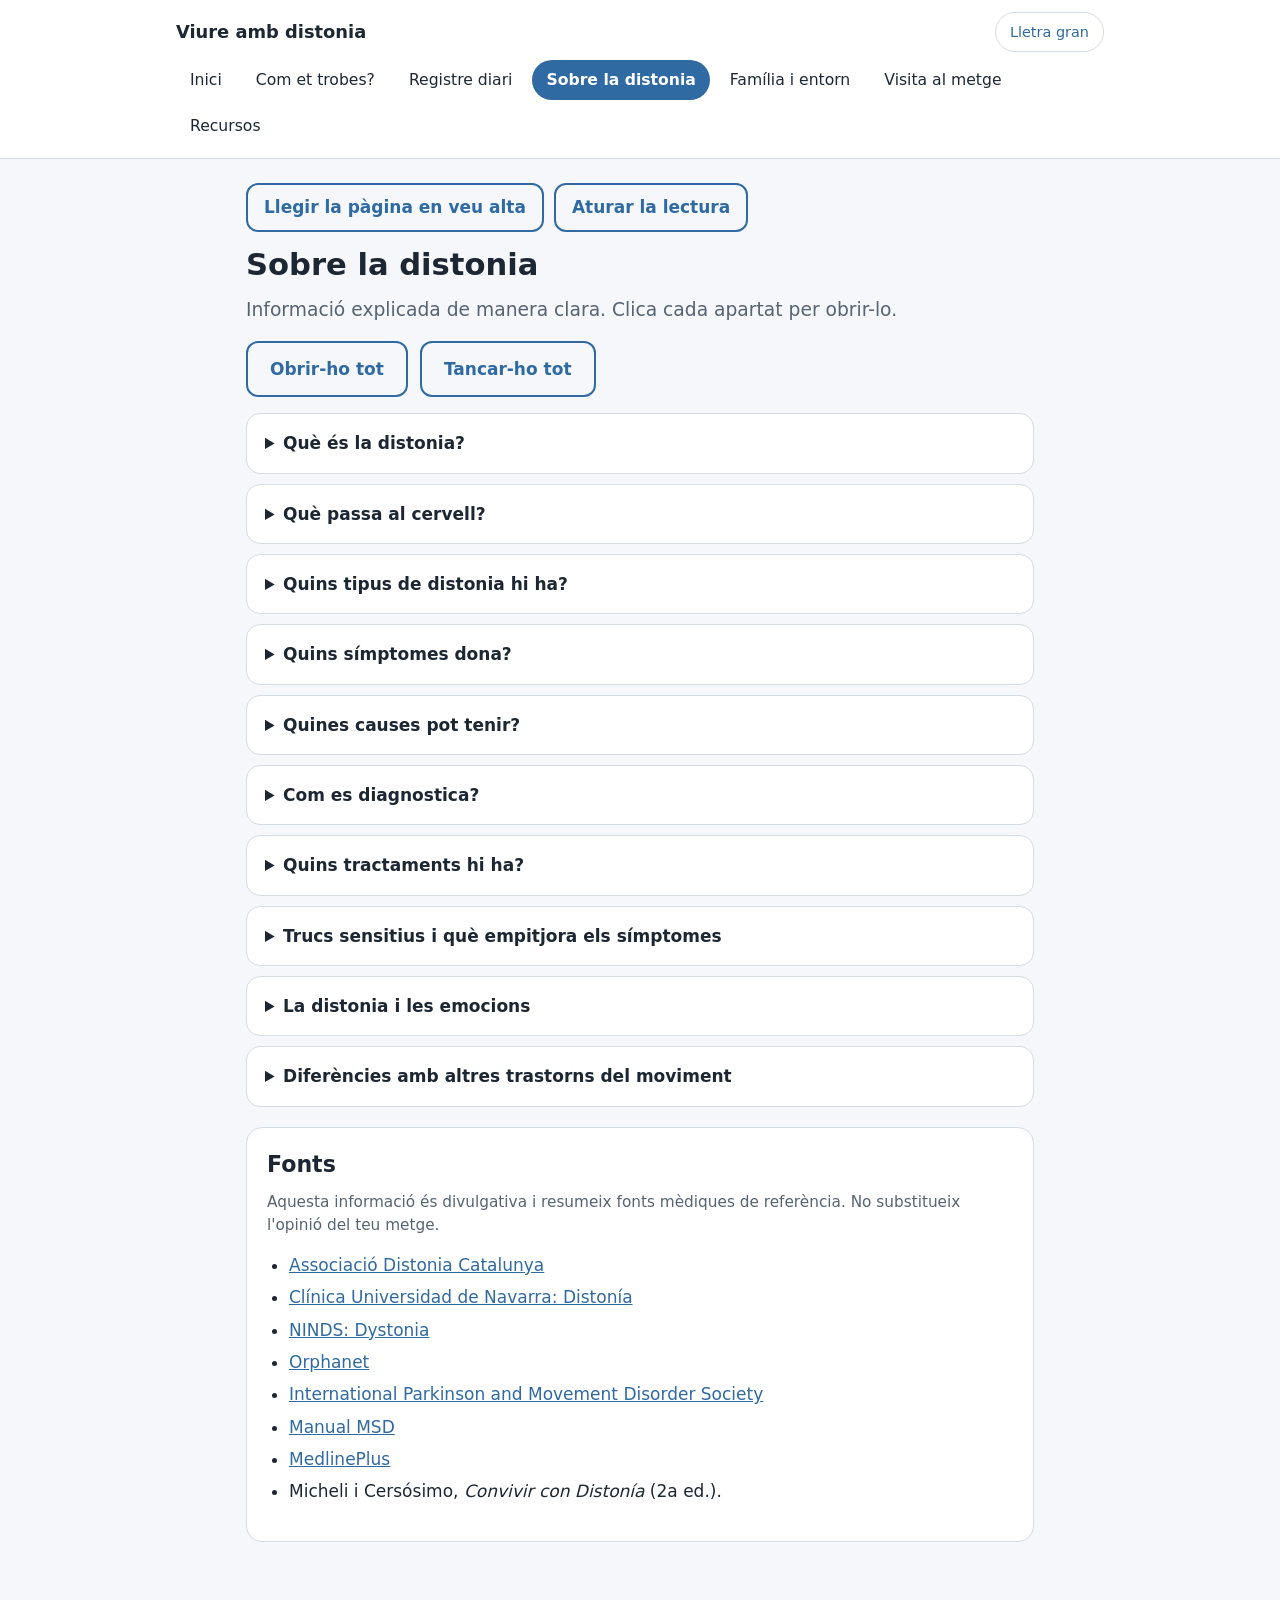
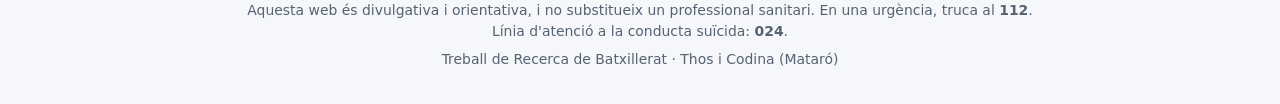
==== informacio.html @ df1fcd49 "Add files via upload" ====
<!DOCTYPE html>
<html lang="ca">
<head>
  <meta charset="utf-8">
  <meta name="viewport" content="width=device-width, initial-scale=1">
  <title>Sobre la distonia · Viure amb distonia</title>
  <link rel="stylesheet" href="style.css">
</head>
<body data-llegir>
  <div id="capcalera"></div>

  <main id="contingut">
    <h1>Sobre la distonia</h1>
    <p class="lead">Informació explicada de manera clara. Clica cada apartat per obrir-lo.</p>

    <div class="fila esquerra no-print">
      <button class="btn-sec" type="button" id="obre">Obrir-ho tot</button>
      <button class="btn-sec" type="button" id="tanca">Tancar-ho tot</button>
    </div>

    <div id="acordions" style="margin-top:16px">

      <details class="acordio">
        <summary>Què és la distonia?</summary>
        <div class="cos">
          <p>La distonia és un trastorn neurològic del moviment. Els músculs es contrauen de manera involuntària, a vegades de forma sostinguda i a vegades de forma intermitent. Això provoca moviments de torsió repetitius i postures que no són normals.</p>
          <p>Passa perquè es contrauen alhora músculs que normalment treballen en sentit contrari: uns fan el moviment i els altres es relaxen. A la distonia, aquest equilibri falla.</p>
          <p>És un dels trastorns del moviment més freqüents després del Parkinson i el tremolor essencial, però continua sent poc coneguda i sovint costa aconseguir-ne un diagnòstic correcte.</p>
        </div>
      </details>

      <details class="acordio">
        <summary>Què passa al cervell?</summary>
        <div class="cos">
          <p>Els ganglis basals són un grup d'estructures que hi ha dins del cervell. No generen el moviment directament, però ajuden a decidir quins moviments s'han de fer, quins s'han d'aturar i amb quina força.</p>
          <p>A la distonia es creu que aquests circuits no funcionen bé i, per això, apareixen contraccions que no haurien de produir-se. Hi intervenen missatgers químics del cervell (neurotransmissors) com la dopamina, el GABA, el glutamat i l'acetilcolina.</p>
          <p>Encara no se sap amb exactitud tot el mecanisme. Probablement n'hi ha més d'un.</p>
        </div>
      </details>

      <details class="acordio">
        <summary>Quins tipus de distonia hi ha?</summary>
        <div class="cos">
          <h3>Segons quantes parts del cos afecta</h3>
          <ul>
            <li><strong>Focal:</strong> una sola part del cos (per exemple, el coll, les parpelles o una mà).</li>
            <li><strong>Segmentària:</strong> dues o més parts que estan juntes (per exemple, coll i cara).</li>
            <li><strong>Multifocal:</strong> dues o més parts que no estan connectades entre elles.</li>
            <li><strong>Generalitzada:</strong> el tronc i almenys dues zones més, sovint les cames.</li>
            <li><strong>Hemidistonia:</strong> un costat sencer del cos.</li>
          </ul>
          <h3>Algunes formes concretes</h3>
          <ul>
            <li><strong>Blefaroespasme:</strong> tancament involuntari de les parpelles.</li>
            <li><strong>Distonia cervical (torticoli):</strong> afecta el coll i fa girar o inclinar el cap.</li>
            <li><strong>Distonia laríngia:</strong> afecta les cordes vocals i canvia la veu o la parla.</li>
            <li><strong>Distonia oromandibular:</strong> afecta els músculs de la cara, la mandíbula, la llengua o els llavis.</li>
            <li><strong>Síndrome de Meige:</strong> combina el blefaroespasme i la distonia oromandibular.</li>
            <li><strong>Enrampada de l'escrivent i altres distonies de tasca específica:</strong> apareixen en fer un moviment concret i repetit, com escriure o tocar un instrument.</li>
            <li><strong>Distonia de tronc o axial:</strong> afecta l'esquena i el tronc.</li>
          </ul>
        </div>
      </details>

      <details class="acordio">
        <summary>Quins símptomes dona?</summary>
        <div class="cos">
          <p>Depenen dels músculs afectats. Poden dificultar escriure, caminar, parlar, menjar, vestir-se, mantenir els ulls oberts o, en alguns casos, empassar o respirar.</p>
          <p>A més dels moviments i les postures, és molt freqüent el <strong>dolor muscular</strong>, la <strong>fatiga</strong>, la tensió i les molèsties a les zones afectades. La intensitat varia molt d'una persona a una altra, i fins i tot d'un dia a l'altre.</p>
          <p>Hi ha dies en què el dolor i el cansament poden fer molt difícil la vida quotidiana. Si tens dificultat per respirar o empassar, demana atenció mèdica.</p>
        </div>
      </details>

      <details class="acordio">
        <summary>Quines causes pot tenir?</summary>
        <div class="cos">
          <p>Les causes poden ser molt variades i, en molts casos, no se'n coneix el motiu exacte.</p>
          <ul>
            <li><strong>Genètiques:</strong> algunes formes venen de mutacions en gens i poden ser hereditàries.</li>
            <li><strong>Adquirides:</strong> apareixen després d'una lesió cerebral, un ictus, una infecció, un tumor o una intoxicació.</li>
            <li><strong>Degeneratives:</strong> relacionades amb malalties que afecten el sistema nerviós de forma progressiva, com el Parkinson.</li>
            <li><strong>Medicaments:</strong> alguns fàrmacs, com certs antipsicòtics o antiemètics (contra les nàusees), poden provocar símptomes de distonia com a efecte secundari.</li>
            <li><strong>Idiopàtiques:</strong> no es troba cap causa clara.</li>
          </ul>
        </div>
      </details>

      <details class="acordio">
        <summary>Com es diagnostica?</summary>
        <div class="cos">
          <p>No hi ha una prova única que confirmi la distonia. El diagnòstic es basa en els símptomes i requereix experiència, i per això sovint costa, sobretot en els casos lleus. Es considera una malaltia infradiagnosticada.</p>
          <p>El neuròleg acostuma a:</p>
          <ul>
            <li>observar els moviments i les postures;</li>
            <li>fer una exploració neurològica (força, reflexos, coordinació);</li>
            <li>revisar els antecedents mèdics i familiars;</li>
            <li>demanar una ressonància magnètica cerebral per descartar altres causes (no confirma la distonia per ella mateixa);</li>
            <li>fer proves genètiques si es pensa que pot ser hereditària;</li>
            <li>en alguns casos, anàlisis de sang o altres proves.</li>
          </ul>
        </div>
      </details>

      <details class="acordio">
        <summary>Quins tractaments hi ha?</summary>
        <div class="cos">
          <p>El tractament depèn del tipus de distonia, dels músculs afectats i de la causa. Només el teu neuròleg et pot dir quin et convé.</p>
          <ul>
            <li><strong>Toxina botulínica:</strong> s'injecta als músculs afectats i en redueix temporalment l'activitat. És especialment útil en distonies focals, com la cervical o el blefaroespasme. L'efecte dura uns mesos i les infiltracions es repeteixen.</li>
            <li><strong>Medicaments:</strong> per exemple anticolinèrgics, benzodiazepines o baclofè, segons el cas. Els resultats dels fàrmacs orals poden ser limitats.</li>
            <li><strong>Fisioteràpia i rehabilitació:</strong> poden ajudar amb la mobilitat, el dolor i els problemes de postura.</li>
            <li><strong>Estimulació cerebral profunda:</strong> s'implanten elèctrodes en zones concretes del cervell. Es pot valorar en distonies greus que no responen a altres tractaments.</li>
            <li><strong>Cirurgia:</strong> en casos molt concrets, sobre nervis o estructures implicades en el moviment.</li>
          </ul>
        </div>
      </details>

      <details class="acordio">
        <summary>Trucs sensitius i què empitjora els símptomes</summary>
        <div class="cos">
          <p>Alguns gestos poden alleugerir els símptomes durant un moment. Per exemple, tocar-se suaument la barbeta o una zona de la cara o del cap. S'anomenen <strong>trucs sensitius</strong> i són molt freqüents, sobretot en la distonia cervical.</p>
          <p>Altres coses poden empitjorar-los: l'estrès, les infeccions o una operació, el cansament i certes postures o activitats. En el blefaroespasme, per exemple, pot empitjorar quan cal mantenir els ulls oberts, com en conduir, llegir o mirar la televisió.</p>
          <p>Pots apuntar al <a href="registre.html">registre diari</a> què et passa cada dia per veure si hi ha patrons.</p>
        </div>
      </details>

      <details class="acordio">
        <summary>La distonia i les emocions</summary>
        <div class="cos">
          <p><strong>La distonia no està causada per les emocions.</strong> Molta gent ho creu, i de vegades fins i tot professionals poc familiaritzats amb el trastorn. L'estrès i les emocions fortes sí que poden fer que els símptomes empitjorin. També existeixen moviments semblants d'origen psicològic, però són una altra cosa i els ha d'avaluar un especialista.</p>
          <p>Viure amb distonia pot portar moltes emocions difícils:</p>
          <ul>
            <li><strong>Frustració i impotència</strong>, perquè el cos no respon a les ordres del cervell.</li>
            <li><strong>Ansietat i estrès</strong>, per no saber quan apareixeran els moviments, sobretot en públic.</li>
            <li><strong>Vergonya i inseguretat</strong>, per sentir-se observat o jutjat.</li>
            <li><strong>Aïllament i soledat</strong>, per evitar situacions socials.</li>
            <li><strong>Tristesa i dol</strong> per la vida d'abans, que pot arribar a derivar en depressió.</li>
          </ul>
          <p>Són reaccions habituals davant d'una situació difícil. Parlar-ne amb algú de confiança, amb un professional o amb altres persones afectades pot ajudar molt. Mira l'apartat de <a href="recursos.html">recursos</a>.</p>
        </div>
      </details>

      <details class="acordio">
        <summary>Diferències amb altres trastorns del moviment</summary>
        <div class="cos">
          <div class="taula-scroll">
            <table class="comparativa">
              <thead><tr><th>Trastorn</th><th>Què el caracteritza</th></tr></thead>
              <tbody>
                <tr><td>Distonia</td><td>Contraccions musculars sostingudes o repetides que provoquen postures anormals i moviments de torsió.</td></tr>
                <tr><td>Parkinson</td><td>Tremolor en repòs, moviments lents, rigidesa i problemes d'equilibri. Algunes persones amb Parkinson també desenvolupen distonia.</td></tr>
                <tr><td>Tremolor essencial</td><td>Tremolor rítmic quan es manté una postura o es fa un moviment, sobretot a les mans. No causa postures anormals.</td></tr>
                <tr><td>Corea</td><td>Moviments ràpids, irregulars i imprevisibles que canvien de lloc.</td></tr>
                <tr><td>Tics</td><td>Moviments o sons breus i repetitius que sovint es poden contenir uns instants.</td></tr>
              </tbody>
            </table>
          </div>
        </div>
      </details>
    </div>

    <section class="card" style="margin-top:20px">
      <h2>Fonts</h2>
      <p class="muted">Aquesta informació és divulgativa i resumeix fonts mèdiques de referència. No substitueix l'opinió del teu metge.</p>
      <ul>
        <li><a href="https://distonia.cat/" target="_blank" rel="noopener noreferrer">Associació Distonia Catalunya</a></li>
        <li><a href="https://www.cun.es/enfermedades-tratamientos/enfermedades/distonia" target="_blank" rel="noopener noreferrer">Clínica Universidad de Navarra: Distonía</a></li>
        <li><a href="https://www.ninds.nih.gov/health-information/disorders/dystonia" target="_blank" rel="noopener noreferrer">NINDS: Dystonia</a></li>
        <li><a href="https://www.orpha.net/es/disease/detail/256" target="_blank" rel="noopener noreferrer">Orphanet</a></li>
        <li><a href="https://www.movementdisorders.org/" target="_blank" rel="noopener noreferrer">International Parkinson and Movement Disorder Society</a></li>
        <li><a href="https://www.msdmanuals.com/" target="_blank" rel="noopener noreferrer">Manual MSD</a></li>
        <li><a href="https://medlineplus.gov/spanish/" target="_blank" rel="noopener noreferrer">MedlinePlus</a></li>
        <li>Micheli i Cersósimo, <em>Convivir con Distonía</em> (2a ed.).</li>
      </ul>
    </section>
  </main>

  <div id="peu"></div>
  <script src="common.js"></script>
  <script src="veu.js"></script>
  <script>
    function totsAcordions(obert) {
      var d = document.querySelectorAll("#acordions details");
      for (var i = 0; i < d.length; i++) d[i].open = obert;
    }
    document.getElementById("obre").addEventListener("click", function () { totsAcordions(true); });
    document.getElementById("tanca").addEventListener("click", function () { totsAcordions(false); });
  </script>
</body>
</html>
---- style.css ----
/* ============================================================
   ESTIL COMÚ DE LA WEB
   Pensat per ser fàcil de llegir i de prémer (botons grans),
   amb mode fosc automàtic i un botó de "lletra gran".
   ============================================================ */
:root {
  --bg: #f5f7fa; --card: #ffffff; --text: #1c2733; --muted: #566373;
  --accent: #2f6aa3; --accent-soft: #e5eef8; --on-accent: #ffffff; --border: #d5dce4;
  --neutre: #2f8660; --fisic: #2f6aa3; --emocional: #7d52a8;
  --social: #b86d1c; --info: #23828f; --urgent: #b5372a;
  --radius: 16px;
}
@media (prefers-color-scheme: dark) {
  :root {
    --bg: #13171c; --card: #1c2229; --text: #e9edf1; --muted: #a0abb7;
    --accent: #7fb0e6; --accent-soft: #263341; --on-accent: #0e1318; --border: #323b45;
    --neutre: #6fcf9f; --fisic: #7fb0e6; --emocional: #c4a0e8;
    --social: #e8a95c; --info: #6fcbd8; --urgent: #ff8a7a;
  }
}
* { box-sizing: border-box; }
html { font-size: 17px; }
html.gran { font-size: 21px; }
body {
  margin: 0; background: var(--bg); color: var(--text);
  font-family: system-ui, -apple-system, "Segoe UI", Roboto, sans-serif;
  line-height: 1.55; min-height: 100vh; display: flex; flex-direction: column;
}
a { color: var(--accent); }
h1 { font-size: 1.8rem; line-height: 1.25; margin: 0 0 12px; }
h2 { font-size: 1.3rem; line-height: 1.3; margin: 0 0 12px; }
h3 { font-size: 1.1rem; margin: 18px 0 6px; }
p { margin: 0 0 14px; }
ul, ol { margin: 0 0 14px; padding-left: 22px; }
li { margin-bottom: 6px; }
[hidden] { display: none !important; }
.muted { color: var(--muted); font-size: .9rem; }
.lead { font-size: 1.1rem; color: var(--muted); }

/* ---------- Capçalera i menú ---------- */
.salta { position: absolute; left: -999px; top: 0; background: var(--accent); color: var(--on-accent); padding: 10px 14px; z-index: 10; }
.salta:focus { left: 8px; top: 8px; }
.cap { background: var(--card); border-bottom: 1px solid var(--border); }
.cap-in { max-width: 960px; margin: 0 auto; padding: 12px 16px 4px; display: flex; flex-wrap: wrap; gap: 8px 16px; align-items: center; justify-content: space-between; }
.marca { font-weight: 700; color: var(--text); text-decoration: none; font-size: 1.05rem; }
.btn-mida { font: inherit; font-size: .85rem; cursor: pointer; background: none; color: var(--accent); border: 1.5px solid var(--border); border-radius: 99px; padding: 6px 14px; min-height: 40px; }
.btn-mida[aria-pressed="true"] { background: var(--accent-soft); border-color: var(--accent); }
.cap nav { max-width: 960px; margin: 0 auto; padding: 4px 16px 12px; }
.cap nav ul { list-style: none; margin: 0; padding: 0; display: flex; flex-wrap: wrap; gap: 6px; }
.cap nav li { margin: 0; }
.cap nav a { display: block; padding: 8px 14px; border-radius: 99px; text-decoration: none; color: var(--text); font-size: .92rem; min-height: 40px; }
.cap nav a:hover { background: var(--accent-soft); }
.cap nav a[aria-current="page"] { background: var(--accent); color: var(--on-accent); font-weight: 600; }

main { width: 100%; max-width: 820px; margin: 0 auto; padding: 24px 16px 32px; flex: 1; }
.pie { max-width: 820px; margin: 0 auto; padding: 8px 16px 28px; color: var(--muted); font-size: .82rem; text-align: center; width: 100%; }
.pie p { margin-bottom: 6px; }

/* ---------- Components ---------- */
.card { background: var(--card); border: 1px solid var(--border); border-radius: var(--radius); padding: 22px 20px; margin-bottom: 18px; }
.avis { background: var(--accent-soft); border-radius: 12px; padding: 12px 14px; font-size: .92rem; margin: 16px 0; }
.avis.urgent { background: color-mix(in srgb, var(--urgent) 10%, var(--card)); border: 1.5px solid var(--urgent); }
.error { color: var(--urgent); font-weight: 600; }

.btn, .btn-sec {
  display: inline-block; font: inherit; cursor: pointer; text-align: center; text-decoration: none;
  border-radius: 12px; padding: 13px 22px; min-height: 48px; font-weight: 600;
}
.btn { background: var(--accent); color: var(--on-accent); border: 2px solid var(--accent); }
.btn-sec { background: none; color: var(--accent); border: 2px solid var(--accent); }
.btn:hover { opacity: .92; }
.btn-sec:hover { background: var(--accent-soft); }
.btn.bloc, .btn-sec.bloc { display: block; width: 100%; }

/* ---------- Veu ---------- */
.barra-veu { display: flex; flex-wrap: wrap; gap: 10px; align-items: center; margin: 0 0 14px; }
.barra-veu .btn-sec { padding: 9px 16px; min-height: 44px; }
.veu-estat { min-height: 1.5em; margin: 6px 0 10px; }
.opcio .num { font-weight: 700; margin-right: 8px; color: var(--accent); }
.opcio.triada { border-color: var(--accent); background: var(--accent-soft); outline: 3px solid var(--accent); }
fieldset.veu { border: 1.5px solid var(--border); border-radius: 12px; padding: 12px 14px; margin: 16px 0; }
.fila { display: flex; gap: 12px; align-items: center; justify-content: space-between; margin-top: 16px; flex-wrap: wrap; }
.fila.esquerra { justify-content: flex-start; }
button.enllac-btn { font: inherit; background: none; border: none; color: var(--accent); text-decoration: underline; cursor: pointer; padding: 10px 0; min-height: 44px; }

.hero { padding: 8px 0 20px; }
.graella { display: grid; grid-template-columns: repeat(auto-fit, minmax(240px, 1fr)); gap: 14px; margin: 8px 0 20px; }
.targeta { display: block; background: var(--card); border: 1.5px solid var(--border); border-radius: var(--radius); padding: 18px; text-decoration: none; color: var(--text); }
.targeta:hover, .targeta:focus-visible { border-color: var(--accent); background: var(--accent-soft); outline: none; }
.targeta h2 { font-size: 1.1rem; margin-bottom: 6px; color: var(--accent); }
.targeta p { margin: 0; font-size: .92rem; color: var(--muted); }

/* ---------- Formularis ---------- */
.camp { display: block; margin: 0 0 16px; font-weight: 600; }
.camp input[type="text"], .camp input[type="date"], .camp textarea, .camp select {
  display: block; width: 100%; margin-top: 6px; font: inherit; font-weight: 400; color: var(--text);
  background: var(--bg); border: 1.5px solid var(--border); border-radius: 10px; padding: 11px 12px; min-height: 48px;
}
.camp textarea { resize: vertical; }
fieldset { border: none; padding: 0; margin: 0 0 18px; }
legend { font-weight: 600; margin-bottom: 8px; padding: 0; }
.chips { display: flex; flex-wrap: wrap; gap: 8px; }
.chip { position: relative; display: block; }
.chip input { position: absolute; opacity: 0; width: 100%; height: 100%; margin: 0; cursor: pointer; }
.chip span { display: block; padding: 11px 14px; min-height: 48px; border: 1.5px solid var(--border); border-radius: 12px; background: var(--card); font-size: .92rem; }
.chip:hover span { border-color: var(--accent); }
.chip input:checked + span { background: var(--accent); border-color: var(--accent); color: var(--on-accent); font-weight: 600; }
.chip input:focus-visible + span { outline: 3px solid var(--accent); outline-offset: 2px; }

/* ---------- Qüestionari ---------- */
.progress { font-size: .85rem; color: var(--muted); margin-bottom: 8px; }
.opcions { display: flex; flex-direction: column; gap: 10px; margin-top: 8px; }
.opcio { font: inherit; cursor: pointer; text-align: left; padding: 15px 16px; min-height: 52px; border-radius: 12px; color: var(--text); background: var(--card); border: 1.5px solid var(--border); }
.opcio:hover, .opcio:focus-visible { border-color: var(--accent); background: var(--accent-soft); outline: none; }
label.check { display: flex; gap: 10px; align-items: flex-start; font-size: .92rem; margin: 14px 0; }
label.check input { margin-top: 5px; width: 20px; height: 20px; flex: none; }
.final { border-left: 6px solid var(--accent); }
.final[data-cat="neutre"] { border-left-color: var(--neutre); }
.final[data-cat="fisic"] { border-left-color: var(--fisic); }
.final[data-cat="emocional"] { border-left-color: var(--emocional); }
.final[data-cat="social"] { border-left-color: var(--social); }
.final[data-cat="info"] { border-left-color: var(--info); }
.final[data-cat="urgent"] { border-left-color: var(--urgent); background: color-mix(in srgb, var(--urgent) 7%, var(--card)); }
.etiqueta { display: inline-block; font-size: .75rem; font-weight: 600; padding: 2px 10px; border-radius: 99px; background: var(--accent-soft); color: var(--muted); margin-bottom: 10px; }
.enllacos { display: flex; flex-direction: column; gap: 8px; margin: 16px 0; }
.enllac { display: block; padding: 13px 14px; border-radius: 12px; border: 1.5px solid var(--border); color: var(--accent); text-decoration: none; font-weight: 500; }
.enllac:hover { background: var(--accent-soft); }
.tel { background: var(--urgent); color: #fff; border-color: var(--urgent); text-align: center; font-weight: 700; }
.tel:hover { background: var(--urgent); opacity: .9; }
.resum { margin-top: 20px; padding-top: 14px; border-top: 1px solid var(--border); }
.resum summary { cursor: pointer; color: var(--muted); font-size: .9rem; }
.resum ol { padding-left: 20px; font-size: .88rem; color: var(--muted); }

/* ---------- Taules, estadístiques i gràfic ---------- */
.taula-scroll { overflow-x: auto; }
table { width: 100%; border-collapse: collapse; font-size: .88rem; margin: 10px 0; }
th, td { text-align: left; padding: 8px 8px; border-bottom: 1px solid var(--border); vertical-align: top; }
th { color: var(--muted); font-weight: 600; }
@media (max-width: 560px) { .col-extra { display: none; } }
.stats { display: grid; grid-template-columns: repeat(auto-fit, minmax(130px, 1fr)); gap: 10px; margin: 14px 0; }
.stat { background: var(--bg); border-radius: 12px; padding: 12px; }
.stat b { display: block; font-size: 1.4rem; line-height: 1.2; }
.stat span { font-size: .8rem; color: var(--muted); }
.grafic svg { width: 100%; height: auto; display: block; }
.grafic text { fill: var(--muted); font-size: 11px; font-family: inherit; }
.grafic .reixa { stroke: var(--border); stroke-width: 1; }
.grafic .s-anim { stroke: var(--accent); fill: none; stroke-width: 2.5; }
.grafic .s-fis { stroke: var(--social); fill: none; stroke-width: 2.5; stroke-dasharray: 6 4; }
.grafic .p-anim { fill: var(--accent); }
.grafic .p-fis { fill: var(--social); }
.llegenda { display: flex; flex-wrap: wrap; gap: 6px 18px; font-size: .85rem; color: var(--muted); margin-top: 6px; }
.llegenda i { display: inline-block; width: 26px; height: 0; border-top: 3px solid var(--accent); vertical-align: middle; margin-right: 6px; }
.llegenda i.fis { border-top: 3px dashed var(--social); }

/* ---------- Informació (acordions) ---------- */
details.acordio { background: var(--card); border: 1px solid var(--border); border-radius: 14px; margin-bottom: 10px; }
details.acordio > summary { cursor: pointer; padding: 16px 18px; font-weight: 600; min-height: 52px; list-style-position: inside; }
details.acordio[open] > summary { border-bottom: 1px solid var(--border); }
details.acordio > .cos { padding: 14px 18px 4px; }
.comparativa td:first-child { font-weight: 600; white-space: nowrap; }

/* ---------- Targeta per explicar la distonia ---------- */
.targeta-imprimible { border: 3px solid var(--accent); border-radius: 18px; padding: 22px; background: var(--card); max-width: 520px; }
.targeta-imprimible h3 { margin-top: 0; font-size: 1.3rem; color: var(--accent); }
.targeta-imprimible p { white-space: pre-line; margin: 0; }

@media (prefers-reduced-motion: reduce) { * { transition: none !important; scroll-behavior: auto !important; } }

/* ---------- Impressió ---------- */
@media print {
  body { background: #fff; color: #000; display: block; }
  .cap, .pie, .no-print, .salta { display: none !important; }
  main { max-width: none; padding: 0; }
  .card, details.acordio { border: 1px solid #999; break-inside: avoid; }
  a { color: #000; }
  body.print-targeta main > * { display: none !important; }
  body.print-targeta main > #zona-targeta { display: block !important; }
  body.print-targeta #zona-targeta > *:not(#targeta) { display: none !important; }
  .targeta-imprimible { border-color: #000; max-width: none; }
}
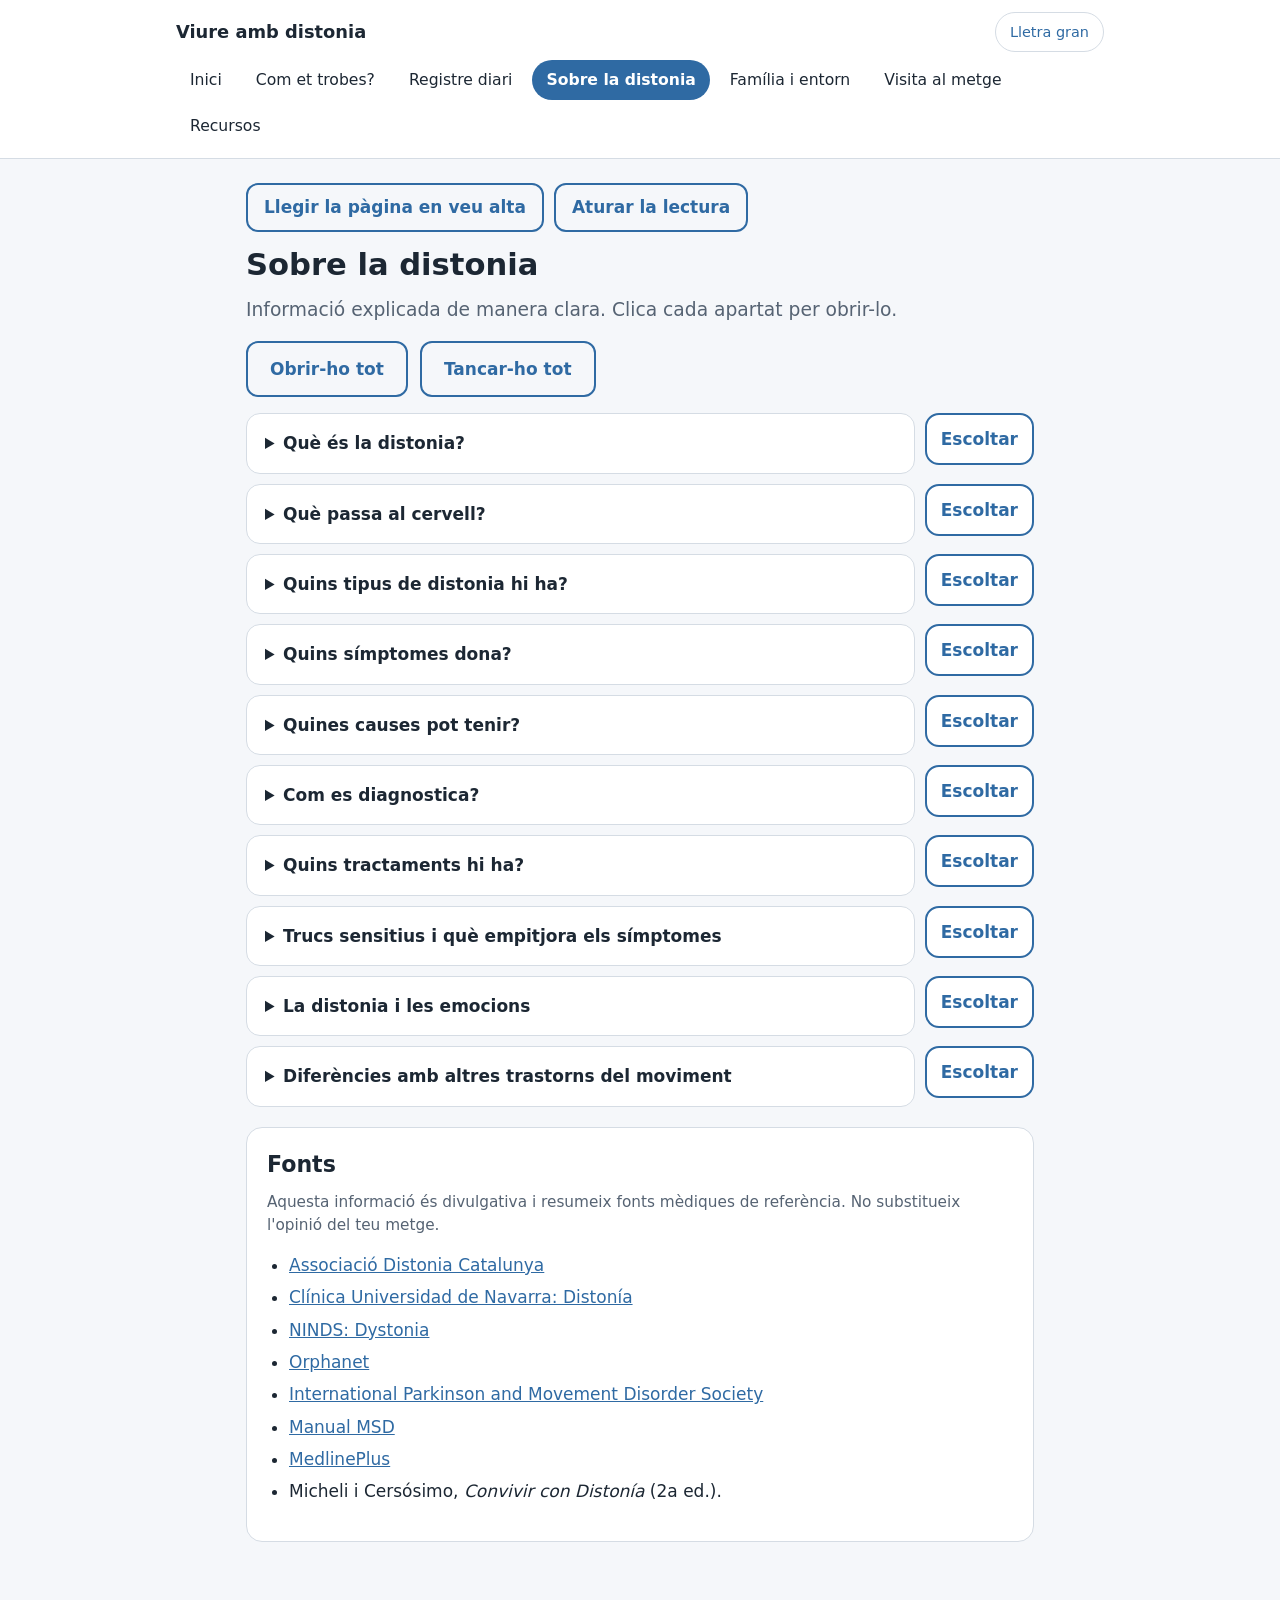
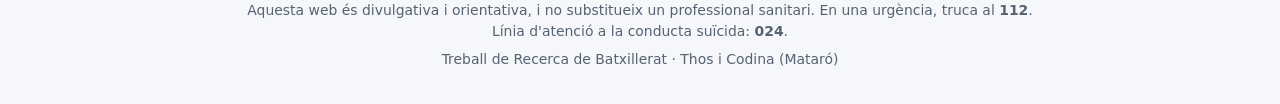
==== commit f17989f4: "Add files via upload" ====
--- a/informacio.html
+++ b/informacio.html
@@ -185,6 +185,64 @@
     }
     document.getElementById("obre").addEventListener("click", function () { totsAcordions(true); });
     document.getElementById("tanca").addEventListener("click", function () { totsAcordions(false); });
+
+    // ---------- Escoltar cada apartat ----------
+    // Cada apartat té el seu botó «Escoltar», que llegeix el títol i tot el contingut
+    // (també si l'apartat està tancat). Les taules es llegeixen fila a fila.
+    (function () {
+      if (!Veu || !Veu.suportaLlegir) return;
+
+      function neteja(t) { return t.replace(/[↗←→·]/g, " ").replace(/\s+/g, " ").trim(); }
+      function ambPunt(t) { return /[.!?:]$/.test(t) ? t : t + "."; }
+
+      function textosApartat(d) {
+        var out = [ambPunt(neteja(d.querySelector("summary").textContent))];
+        d.querySelectorAll(".cos h3, .cos p, .cos li, .cos tbody tr").forEach(function (el) {
+          if (el.tagName === "TR") {
+            var cel = [].map.call(el.children, function (c) { return ambPunt(neteja(c.textContent)); });
+            out.push(cel.join(" "));
+          } else if (!el.closest("tr")) {
+            var t = neteja(el.textContent);
+            if (t) out.push(t);
+          }
+        });
+        return out;
+      }
+
+      var botons = [];
+      function reinicia() {
+        botons.forEach(function (b) {
+          b.textContent = "Escoltar";
+          b.setAttribute("aria-pressed", "false");
+          b.setAttribute("aria-label", "Escoltar l'apartat: " + b.dataset.titol);
+        });
+      }
+      Veu.alCanviar(function (llegint) { if (!llegint) reinicia(); });
+
+      document.querySelectorAll("#acordions details.acordio").forEach(function (d) {
+        var titol = neteja(d.querySelector("summary").textContent);
+        var w = document.createElement("div");
+        w.className = "apartat";
+        d.parentNode.insertBefore(w, d);
+        w.appendChild(d);
+        var b = document.createElement("button");
+        b.type = "button";
+        b.className = "btn-apartat no-print";
+        b.dataset.titol = titol;
+        w.appendChild(b);
+        botons.push(b);
+        b.addEventListener("click", function () {
+          if (b.getAttribute("aria-pressed") === "true") { Veu.atura(); return; }
+          reinicia();
+          d.open = true;                       // s'obre per poder seguir el text amb els ulls
+          b.textContent = "Aturar";
+          b.setAttribute("aria-pressed", "true");
+          b.setAttribute("aria-label", "Aturar la lectura de l'apartat: " + titol);
+          Veu.llegeixLlista(textosApartat(d));
+        });
+      });
+      reinicia();
+    })();
   </script>
 </body>
 </html>
--- a/style.css
+++ b/style.css
@@ -76,6 +76,27 @@
 .barra-veu { display: flex; flex-wrap: wrap; gap: 10px; align-items: center; margin: 0 0 14px; }
 .barra-veu .btn-sec { padding: 9px 16px; min-height: 44px; }
 .veu-estat { min-height: 1.5em; margin: 6px 0 10px; }
+
+/* ---------- Lectura per apartats ---------- */
+.apartat { display: flex; gap: 10px; align-items: flex-start; margin-bottom: 10px; }
+.apartat > details.acordio { flex: 1; min-width: 0; margin-bottom: 0; }
+.btn-apartat {
+  flex: none; font: inherit; font-weight: 600; cursor: pointer; min-height: 52px; min-width: 96px;
+  padding: 0 14px; border-radius: 14px; color: var(--accent); background: var(--card); border: 2px solid var(--accent);
+}
+/* En pantalles petites, amb l'apartat obert el botó passa a dalt i ocupa tot l'ample (el text guanya espai) */
+@media (max-width: 560px) {
+  .apartat:has(> details[open]) { flex-direction: column-reverse; align-items: stretch; gap: 8px; }
+  .apartat:has(> details[open]) > details.acordio { flex: none; }
+  .apartat:has(> details[open]) > .btn-apartat { width: 100%; }
+}
+.btn-apartat:hover { background: var(--accent-soft); }
+.btn-apartat[aria-pressed="true"] { background: var(--accent); color: var(--on-accent); }
+.atura-flotant {
+  position: fixed; left: 16px; right: 16px; bottom: 16px; max-width: 520px; margin: 0 auto; z-index: 20;
+  min-height: 58px; font-size: 1.05rem; box-shadow: 0 6px 20px rgba(0, 0, 0, .35);
+}
+body.llegint { padding-bottom: 90px; }
 .opcio .num { font-weight: 700; margin-right: 8px; color: var(--accent); }
 .opcio.triada { border-color: var(--accent); background: var(--accent-soft); outline: 3px solid var(--accent); }
 fieldset.veu { border: 1.5px solid var(--border); border-radius: 12px; padding: 12px 14px; margin: 16px 0; }
